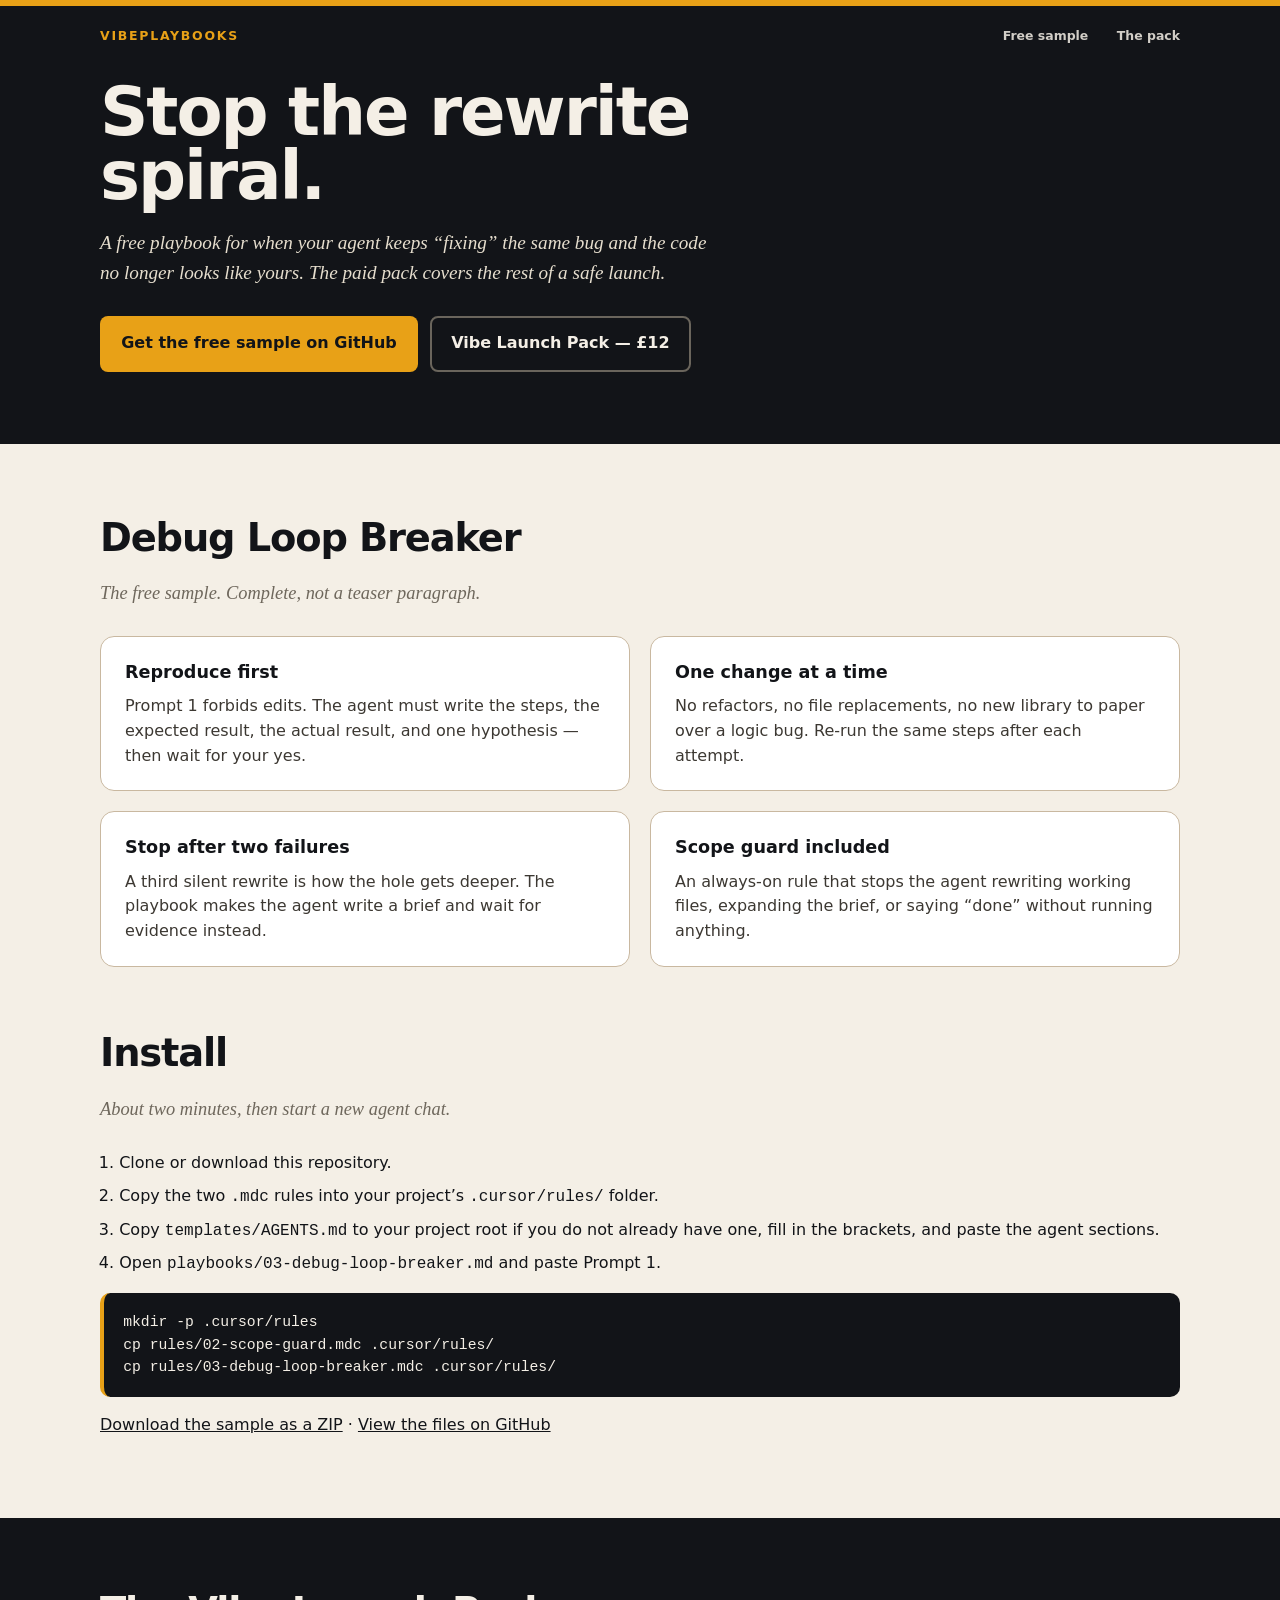
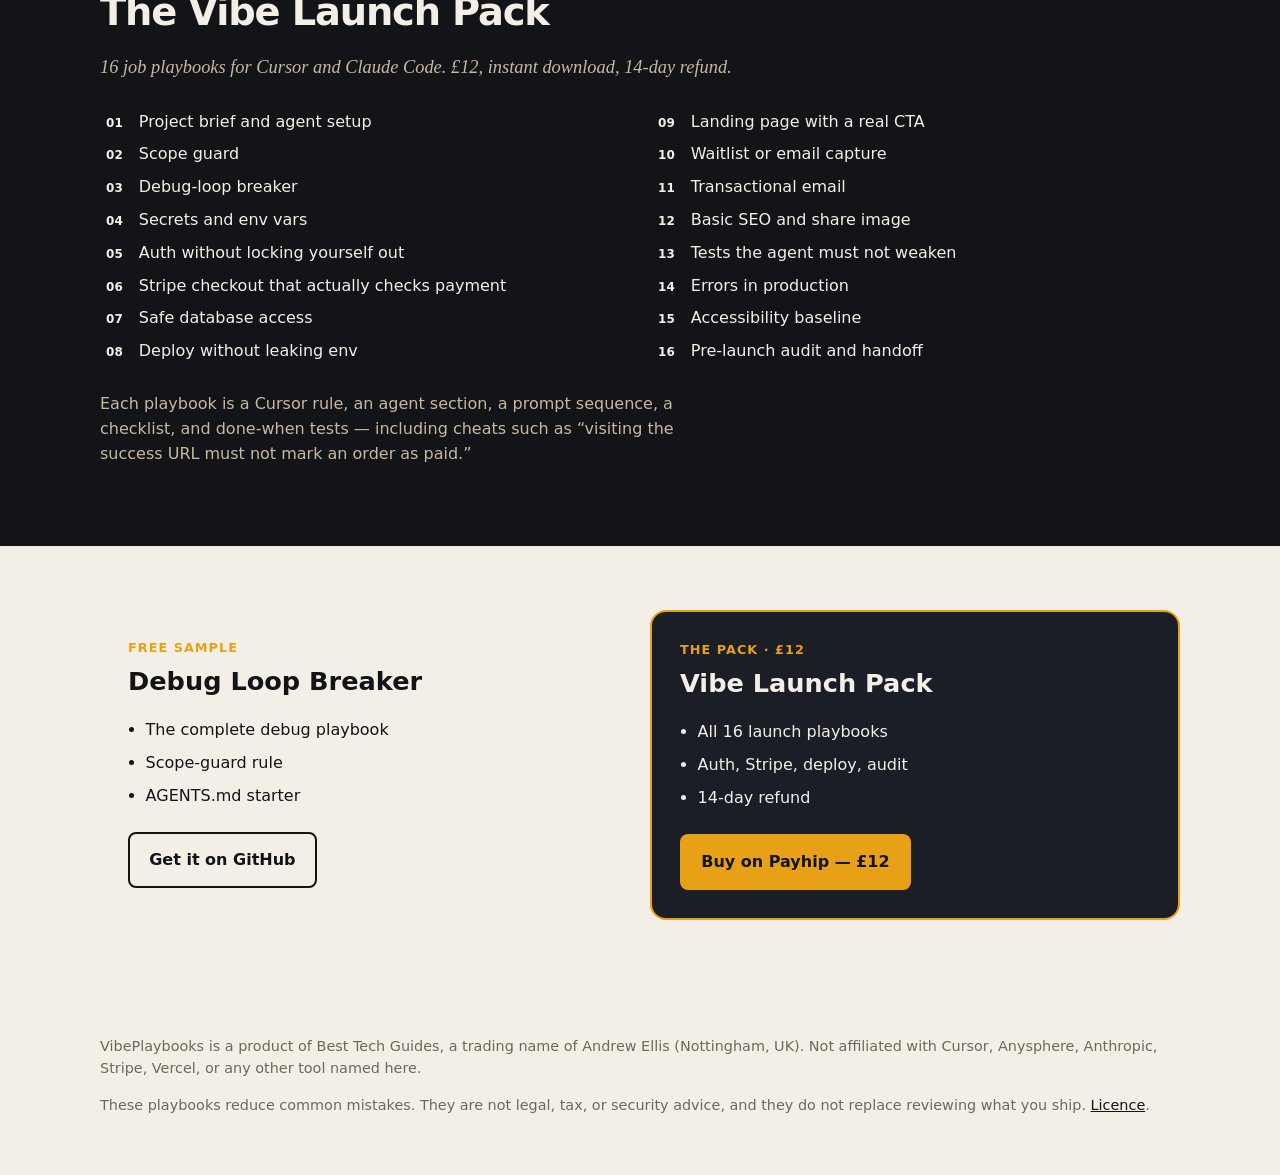
==== index.html @ 2b170c80 "Add the free Debug Loop Breaker sample and GitHub Pages landing. Includes the scope-guard rule, AGEN" ====
<!DOCTYPE html>
<html lang="en-GB">
<head>
  <meta charset="utf-8">
  <meta name="viewport" content="width=device-width, initial-scale=1">
  <title>VibePlaybooks — Debug Loop Breaker (free) and the Vibe Launch Pack</title>
  <meta name="description" content="Free Debug Loop Breaker playbook for Cursor and Claude Code. Stop the rewrite spiral. The Vibe Launch Pack (£12) adds 15 more playbooks for a safe launch.">
  <link rel="canonical" href="https://besttechguides.github.io/vibeplaybooks/">
  <meta property="og:title" content="VibePlaybooks — playbooks for a safe vibe-coded launch">
  <meta property="og:description" content="Free Debug Loop Breaker sample. The Vibe Launch Pack is 16 job playbooks for auth, Stripe, deploy and the rest of a launch. £12.">
  <meta property="og:type" content="website">
  <meta property="og:url" content="https://besttechguides.github.io/vibeplaybooks/">
  <meta property="og:image" content="https://besttechguides.github.io/vibeplaybooks/assets/og-1200x630.png">
  <meta name="twitter:card" content="summary_large_image">
  <meta name="theme-color" content="#121418">
  <link rel="icon" href="assets/favicon.svg" type="image/svg+xml">
  <style>
    :root {
      --ink: #121418;
      --paper: #f4efe6;
      --amber: #e8a117;
      --muted: #6e675c;
      --body: #3c3832;
      --rule: #c9b8a0;
      --card: #ffffff;
      --panel: #242730;
    }
    * { box-sizing: border-box; }
    html { scroll-behavior: smooth; }
    body {
      margin: 0;
      font-family: ui-sans-serif, system-ui, -apple-system, "Segoe UI", Roboto, "Helvetica Neue", Arial, sans-serif;
      background: var(--paper);
      color: var(--ink);
      line-height: 1.55;
    }
    a { color: inherit; }
    .wrap { width: min(1080px, calc(100% - 40px)); margin: 0 auto; }
    header {
      background: var(--ink);
      color: var(--paper);
      border-top: 6px solid var(--amber);
      padding: 20px 0 72px;
    }
    .brand {
      display: flex;
      justify-content: space-between;
      align-items: center;
      font-size: 0.78rem;
      letter-spacing: 0.14em;
      font-weight: 700;
      color: var(--amber);
    }
    .brand a { text-decoration: none; }
    .nav a { color: var(--paper); letter-spacing: 0; font-weight: 600; margin-left: 1.4rem; text-decoration: none; opacity: 0.85; }
    .nav a:hover, .nav a:focus { opacity: 1; text-decoration: underline; }
    h1 {
      font-size: clamp(2.4rem, 6vw, 4.2rem);
      line-height: 0.95;
      letter-spacing: -0.03em;
      font-weight: 750;
      margin: 36px 0 16px;
      max-width: 14ch;
    }
    .lede {
      font-size: 1.2rem;
      max-width: 38rem;
      color: #e6dece;
      font-style: italic;
      font-family: Georgia, "Times New Roman", serif;
      font-weight: 400;
    }
    .actions { margin-top: 28px; display: flex; flex-wrap: wrap; gap: 12px; }
    .btn {
      display: inline-block;
      text-decoration: none;
      padding: 0.85rem 1.2rem;
      border-radius: 8px;
      font-weight: 700;
      border: 2px solid transparent;
    }
    .btn:focus { outline: 3px solid var(--amber); outline-offset: 3px; }
    .btn-primary { background: var(--amber); color: var(--ink); }
    .btn-ghost { background: transparent; color: var(--paper); border-color: #6a655c; }
    .btn-ghost:hover, .btn-ink:hover { border-color: var(--amber); }
    .btn-ink { background: var(--ink); color: var(--paper); border-color: var(--ink); }
    .btn-paper { background: var(--paper); color: var(--ink); border-color: var(--ink); }
    section { padding: 64px 0; }
    h2 { font-size: clamp(1.8rem, 3vw, 2.4rem); letter-spacing: -0.03em; margin: 0 0 12px; }
    .sub { color: var(--muted); font-style: italic; font-family: Georgia, serif; margin: 0 0 28px; font-size: 1.15rem; }
    pre, code { font-family: ui-monospace, SFMono-Regular, Menlo, Consolas, monospace; }
    pre {
      background: var(--ink);
      color: var(--paper);
      padding: 1.1rem 1.2rem;
      border-radius: 10px;
      overflow: auto;
      font-size: 0.92rem;
      border-left: 4px solid var(--amber);
    }
    .grid { display: grid; grid-template-columns: 1fr 1fr; gap: 20px; }
    @media (max-width: 760px) { .grid { grid-template-columns: 1fr; } .nav { display: none; } }
    .card {
      background: var(--card);
      border: 1px solid var(--rule);
      border-radius: 14px;
      padding: 22px 24px;
    }
    .card h3 { margin: 0 0 8px; font-size: 1.1rem; }
    .card p { margin: 0; color: var(--body); }
    ol.steps { padding-left: 1.2rem; }
    ol.steps li { margin: 0 0 8px; }
    .list {
      list-style: none;
      padding: 0;
      margin: 0;
      display: grid;
      grid-template-columns: 1fr 1fr;
      gap: 8px 24px;
    }
    @media (max-width: 760px) { .list { grid-template-columns: 1fr; } }
    .list li { display: flex; gap: 10px; align-items: baseline; }
    .num {
      flex: 0 0 1.8rem;
      font-size: 0.75rem;
      font-weight: 700;
      background: var(--ink);
      color: var(--paper);
      border-radius: 5px;
      text-align: center;
      padding: 2px 0;
    }
    .band { background: var(--ink); color: var(--paper); }
    .band .sub { color: #c9b8a0; }
    .split { display: grid; grid-template-columns: 1fr 1fr; gap: 20px; align-items: stretch; }
    @media (max-width: 760px) { .split { grid-template-columns: 1fr; } }
    .price-card { border-radius: 16px; padding: 28px; }
    .free { background: var(--paper); color: var(--ink); }
    .paid { background: #1b1e27; color: var(--paper); border: 2px solid var(--amber); }
    .price-card h3 { margin: 0 0 4px; font-size: 0.8rem; letter-spacing: 0.08em; text-transform: uppercase; color: var(--amber); }
    .price-card h4 { margin: 0 0 16px; font-size: 1.6rem; }
    .price-card ul { margin: 0 0 24px; padding-left: 1.1rem; }
    .price-card li { margin: 0 0 8px; }
    footer {
      padding: 36px 0 48px;
      color: var(--muted);
      font-size: 0.9rem;
    }
    footer a { color: var(--ink); }
  </style>
</head>
<body>
  <header>
    <div class="wrap">
      <div class="brand">
        <a href="./">VIBEPLAYBOOKS</a>
        <nav class="nav" aria-label="Sections">
          <a href="#sample">Free sample</a>
          <a href="#pack">The pack</a>
        </nav>
      </div>
      <h1>Stop the rewrite spiral.</h1>
      <p class="lede">A free playbook for when your agent keeps “fixing” the same bug and the code no longer looks like yours. The paid pack covers the rest of a safe launch.</p>
      <div class="actions">
        <a class="btn btn-primary" href="https://github.com/besttechguides/vibeplaybooks">Get the free sample on GitHub</a>
        <a class="btn btn-ghost" href="PAYHIP_URL">Vibe Launch Pack — £12</a>
      </div>
    </div>
  </header>

  <main>
    <section id="sample">
      <div class="wrap">
        <h2>Debug Loop Breaker</h2>
        <p class="sub">The free sample. Complete, not a teaser paragraph.</p>
        <div class="grid">
          <article class="card">
            <h3>Reproduce first</h3>
            <p>Prompt 1 forbids edits. The agent must write the steps, the expected result, the actual result, and one hypothesis — then wait for your yes.</p>
          </article>
          <article class="card">
            <h3>One change at a time</h3>
            <p>No refactors, no file replacements, no new library to paper over a logic bug. Re-run the same steps after each attempt.</p>
          </article>
          <article class="card">
            <h3>Stop after two failures</h3>
            <p>A third silent rewrite is how the hole gets deeper. The playbook makes the agent write a brief and wait for evidence instead.</p>
          </article>
          <article class="card">
            <h3>Scope guard included</h3>
            <p>An always-on rule that stops the agent rewriting working files, expanding the brief, or saying “done” without running anything.</p>
          </article>
        </div>

        <h2 style="margin-top:56px;">Install</h2>
        <p class="sub">About two minutes, then start a new agent chat.</p>
        <ol class="steps">
          <li>Clone or download this repository.</li>
          <li>Copy the two <code>.mdc</code> rules into your project’s <code>.cursor/rules/</code> folder.</li>
          <li>Copy <code>templates/AGENTS.md</code> to your project root if you do not already have one, fill in the brackets, and paste the agent sections.</li>
          <li>Open <code>playbooks/03-debug-loop-breaker.md</code> and paste Prompt 1.</li>
        </ol>
        <pre><code>mkdir -p .cursor/rules
cp rules/02-scope-guard.mdc .cursor/rules/
cp rules/03-debug-loop-breaker.mdc .cursor/rules/</code></pre>
        <p><a href="https://github.com/besttechguides/vibeplaybooks/archive/refs/heads/main.zip">Download the sample as a ZIP</a> · <a href="https://github.com/besttechguides/vibeplaybooks">View the files on GitHub</a></p>
      </div>
    </section>

    <section class="band" id="pack">
      <div class="wrap">
        <h2>The Vibe Launch Pack</h2>
        <p class="sub">16 job playbooks for Cursor and Claude Code. £12, instant download, 14-day refund.</p>
        <ul class="list">
          <li><span class="num">01</span> Project brief and agent setup</li>
          <li><span class="num">09</span> Landing page with a real CTA</li>
          <li><span class="num">02</span> Scope guard</li>
          <li><span class="num">10</span> Waitlist or email capture</li>
          <li><span class="num">03</span> Debug-loop breaker</li>
          <li><span class="num">11</span> Transactional email</li>
          <li><span class="num">04</span> Secrets and env vars</li>
          <li><span class="num">12</span> Basic SEO and share image</li>
          <li><span class="num">05</span> Auth without locking yourself out</li>
          <li><span class="num">13</span> Tests the agent must not weaken</li>
          <li><span class="num">06</span> Stripe checkout that actually checks payment</li>
          <li><span class="num">14</span> Errors in production</li>
          <li><span class="num">07</span> Safe database access</li>
          <li><span class="num">15</span> Accessibility baseline</li>
          <li><span class="num">08</span> Deploy without leaking env</li>
          <li><span class="num">16</span> Pre-launch audit and handoff</li>
        </ul>
        <p style="margin-top:28px;color:#c9b8a0;max-width:40rem;">Each playbook is a Cursor rule, an agent section, a prompt sequence, a checklist, and done-when tests — including cheats such as “visiting the success URL must not mark an order as paid.”</p>
      </div>
    </section>

    <section>
      <div class="wrap split">
        <div class="price-card free">
          <h3>Free sample</h3>
          <h4>Debug Loop Breaker</h4>
          <ul>
            <li>The complete debug playbook</li>
            <li>Scope-guard rule</li>
            <li>AGENTS.md starter</li>
          </ul>
          <a class="btn btn-paper" href="https://github.com/besttechguides/vibeplaybooks">Get it on GitHub</a>
        </div>
        <div class="price-card paid">
          <h3>The pack · £12</h3>
          <h4>Vibe Launch Pack</h4>
          <ul>
            <li>All 16 launch playbooks</li>
            <li>Auth, Stripe, deploy, audit</li>
            <li>14-day refund</li>
          </ul>
          <a class="btn btn-primary" href="PAYHIP_URL">Buy on Payhip — £12</a>
        </div>
      </div>
    </section>
  </main>

  <footer>
    <div class="wrap">
      <p>VibePlaybooks is a product of Best Tech Guides, a trading name of Andrew Ellis (Nottingham, UK). Not affiliated with Cursor, Anysphere, Anthropic, Stripe, Vercel, or any other tool named here.</p>
      <p>These playbooks reduce common mistakes. They are not legal, tax, or security advice, and they do not replace reviewing what you ship. <a href="https://github.com/besttechguides/vibeplaybooks/blob/main/LICENSE.md">Licence</a>.</p>
    </div>
  </footer>
</body>
</html>
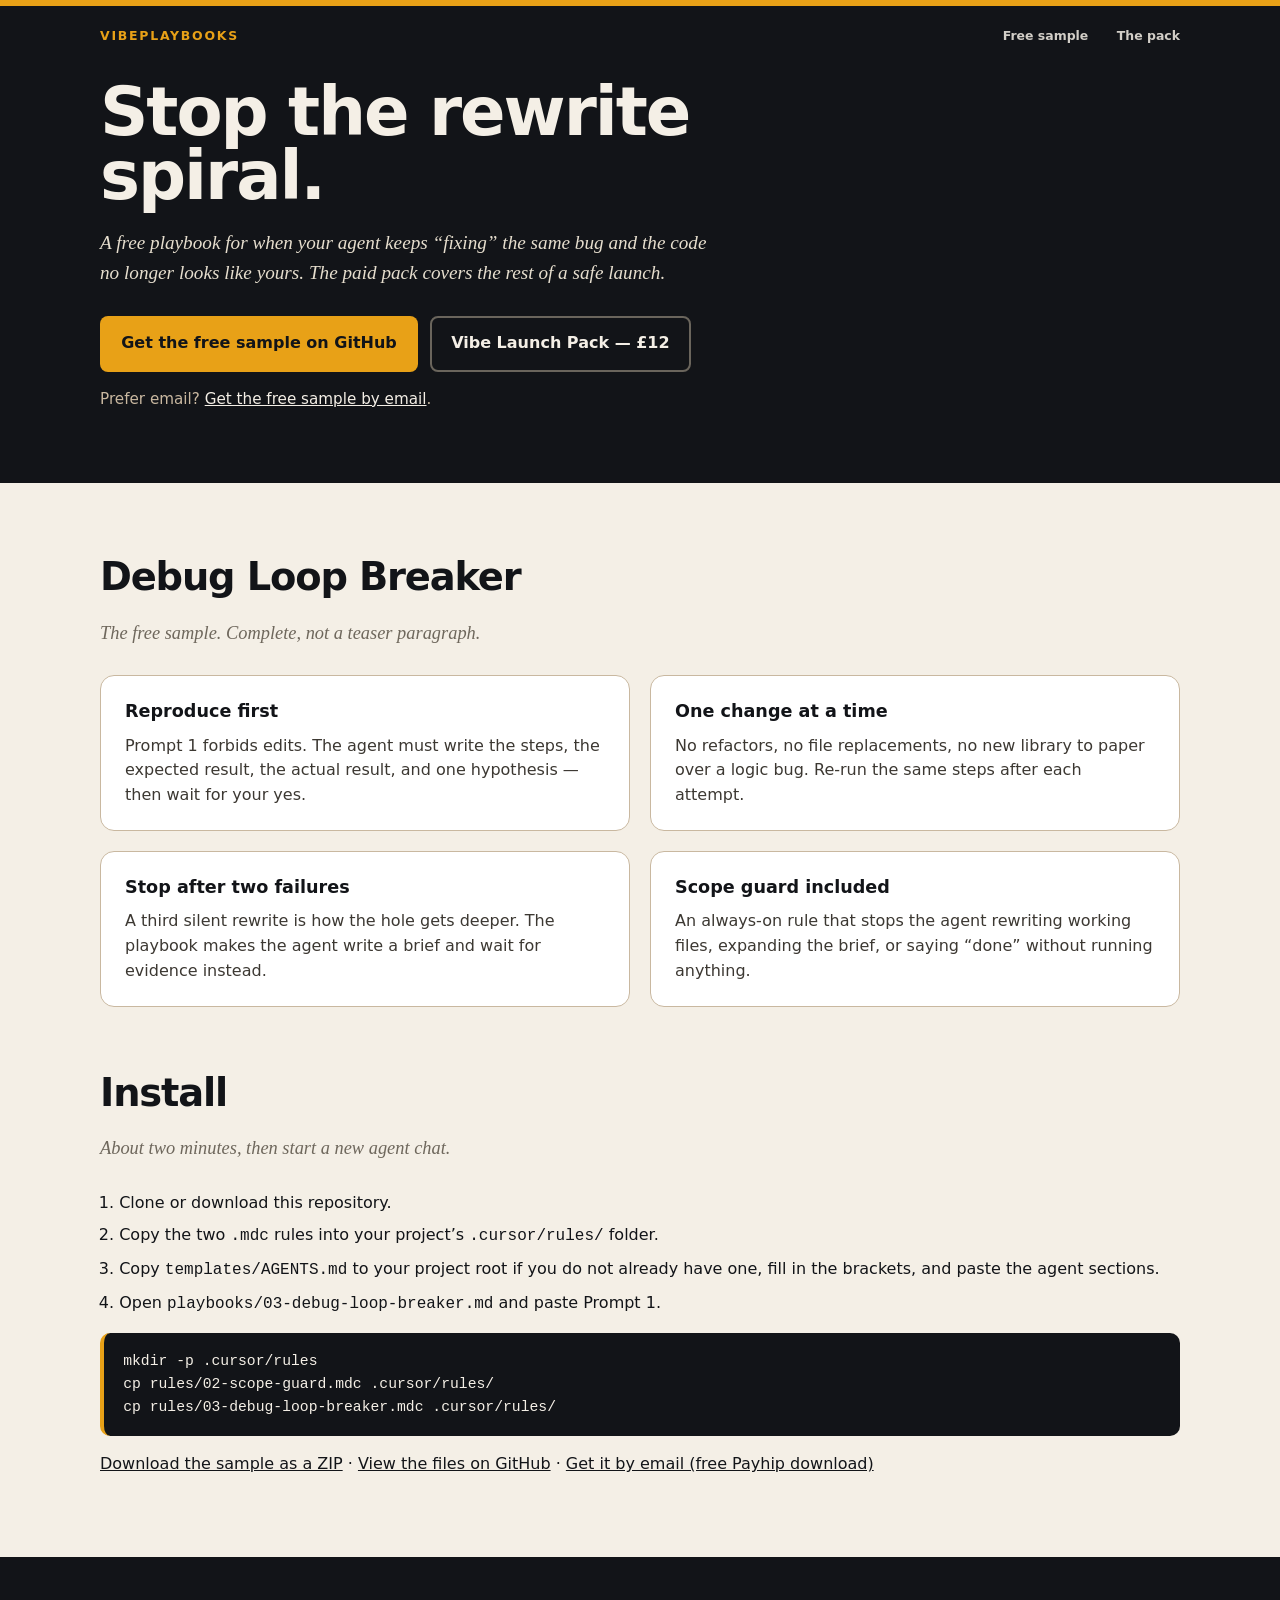
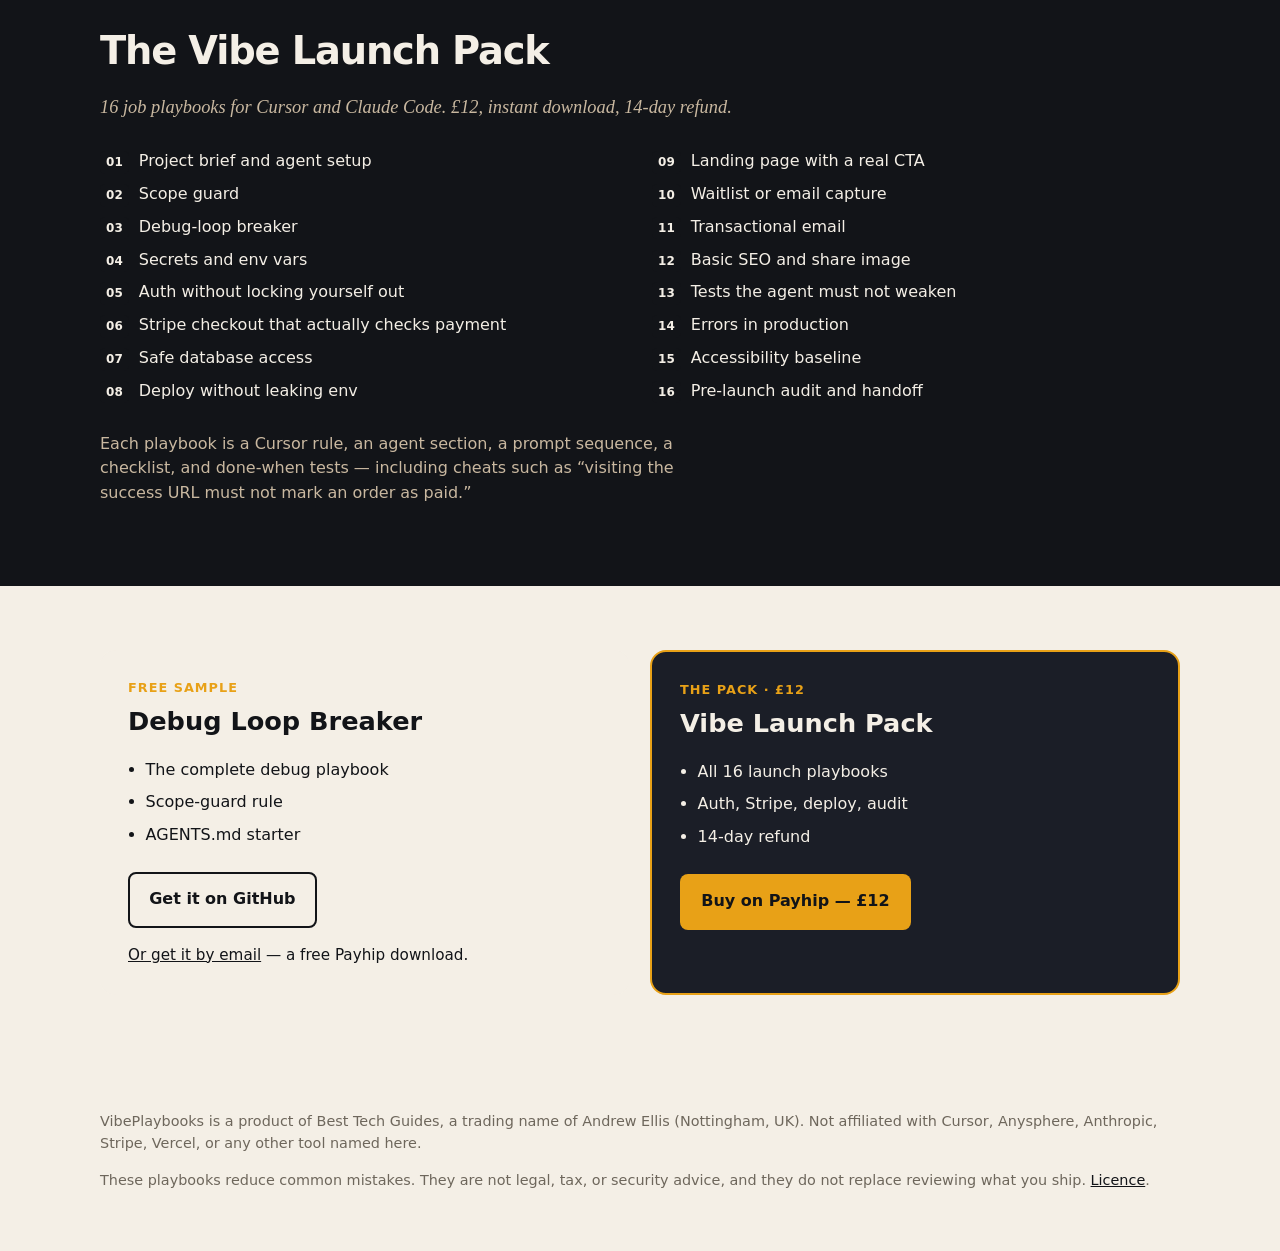
==== commit b9eb1470: "Wire live Payhip links for the pack and the free sample. Replace PAYHIP_URL with the £12 Vibe Launch" ====
--- a/index.html
+++ b/index.html
@@ -163,8 +163,9 @@
       <p class="lede">A free playbook for when your agent keeps “fixing” the same bug and the code no longer looks like yours. The paid pack covers the rest of a safe launch.</p>
       <div class="actions">
         <a class="btn btn-primary" href="https://github.com/besttechguides/vibeplaybooks">Get the free sample on GitHub</a>
-        <a class="btn btn-ghost" href="PAYHIP_URL">Vibe Launch Pack — £12</a>
-      </div>
+        <a class="btn btn-ghost" href="https://payhip.com/b/6UGRb">Vibe Launch Pack — £12</a>
+      </div>
+      <p style="margin:16px 0 0;color:#c9b8a0;font-size:0.95rem;">Prefer email? <a href="https://payhip.com/b/p2ol7" style="color:var(--paper);">Get the free sample by email</a>.</p>
     </div>
   </header>
 
@@ -203,7 +204,7 @@
         <pre><code>mkdir -p .cursor/rules
 cp rules/02-scope-guard.mdc .cursor/rules/
 cp rules/03-debug-loop-breaker.mdc .cursor/rules/</code></pre>
-        <p><a href="https://github.com/besttechguides/vibeplaybooks/archive/refs/heads/main.zip">Download the sample as a ZIP</a> · <a href="https://github.com/besttechguides/vibeplaybooks">View the files on GitHub</a></p>
+        <p><a href="https://github.com/besttechguides/vibeplaybooks/archive/refs/heads/main.zip">Download the sample as a ZIP</a> · <a href="https://github.com/besttechguides/vibeplaybooks">View the files on GitHub</a> · <a href="https://payhip.com/b/p2ol7">Get it by email (free Payhip download)</a></p>
       </div>
     </section>
 
@@ -244,6 +245,7 @@
             <li>AGENTS.md starter</li>
           </ul>
           <a class="btn btn-paper" href="https://github.com/besttechguides/vibeplaybooks">Get it on GitHub</a>
+          <p style="margin:16px 0 0;font-size:0.95rem;"><a href="https://payhip.com/b/p2ol7">Or get it by email</a> — a free Payhip download.</p>
         </div>
         <div class="price-card paid">
           <h3>The pack · £12</h3>
@@ -253,7 +255,7 @@
             <li>Auth, Stripe, deploy, audit</li>
             <li>14-day refund</li>
           </ul>
-          <a class="btn btn-primary" href="PAYHIP_URL">Buy on Payhip — £12</a>
+          <a class="btn btn-primary" href="https://payhip.com/b/6UGRb">Buy on Payhip — £12</a>
         </div>
       </div>
     </section>
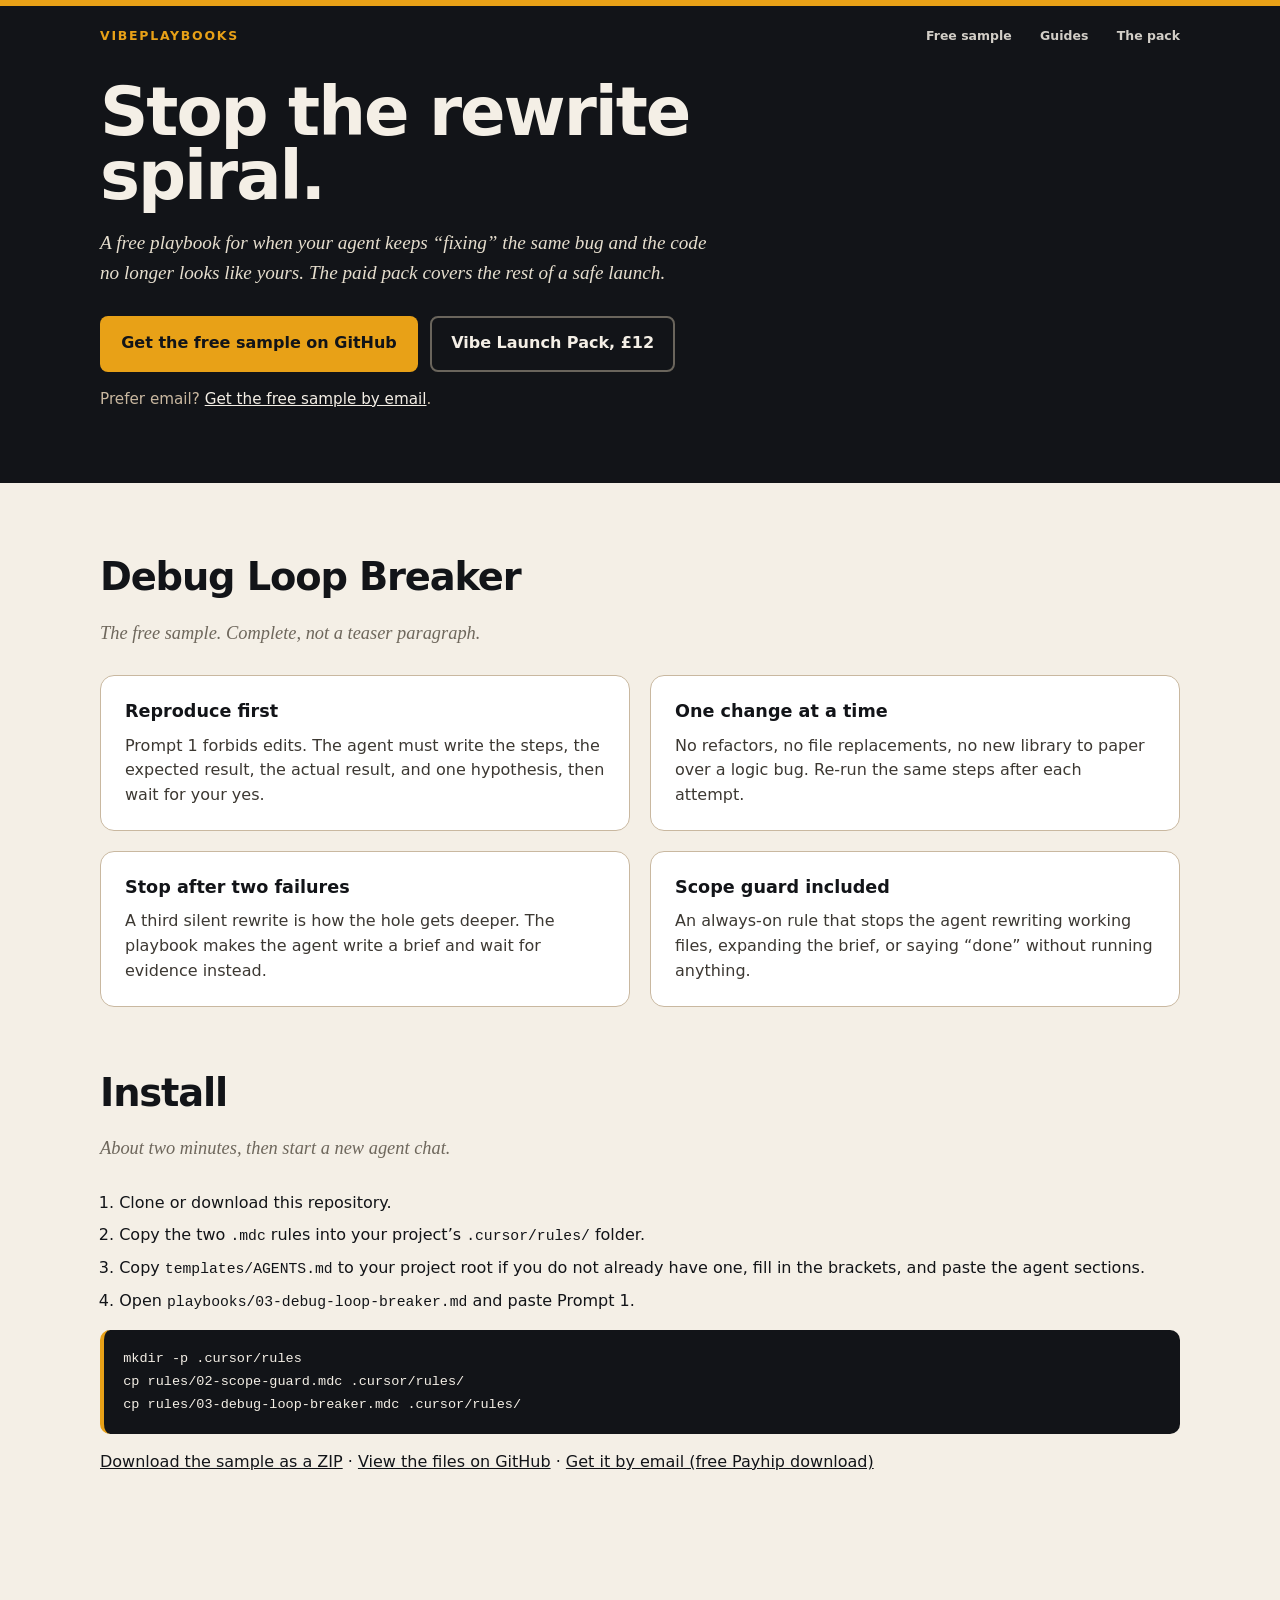
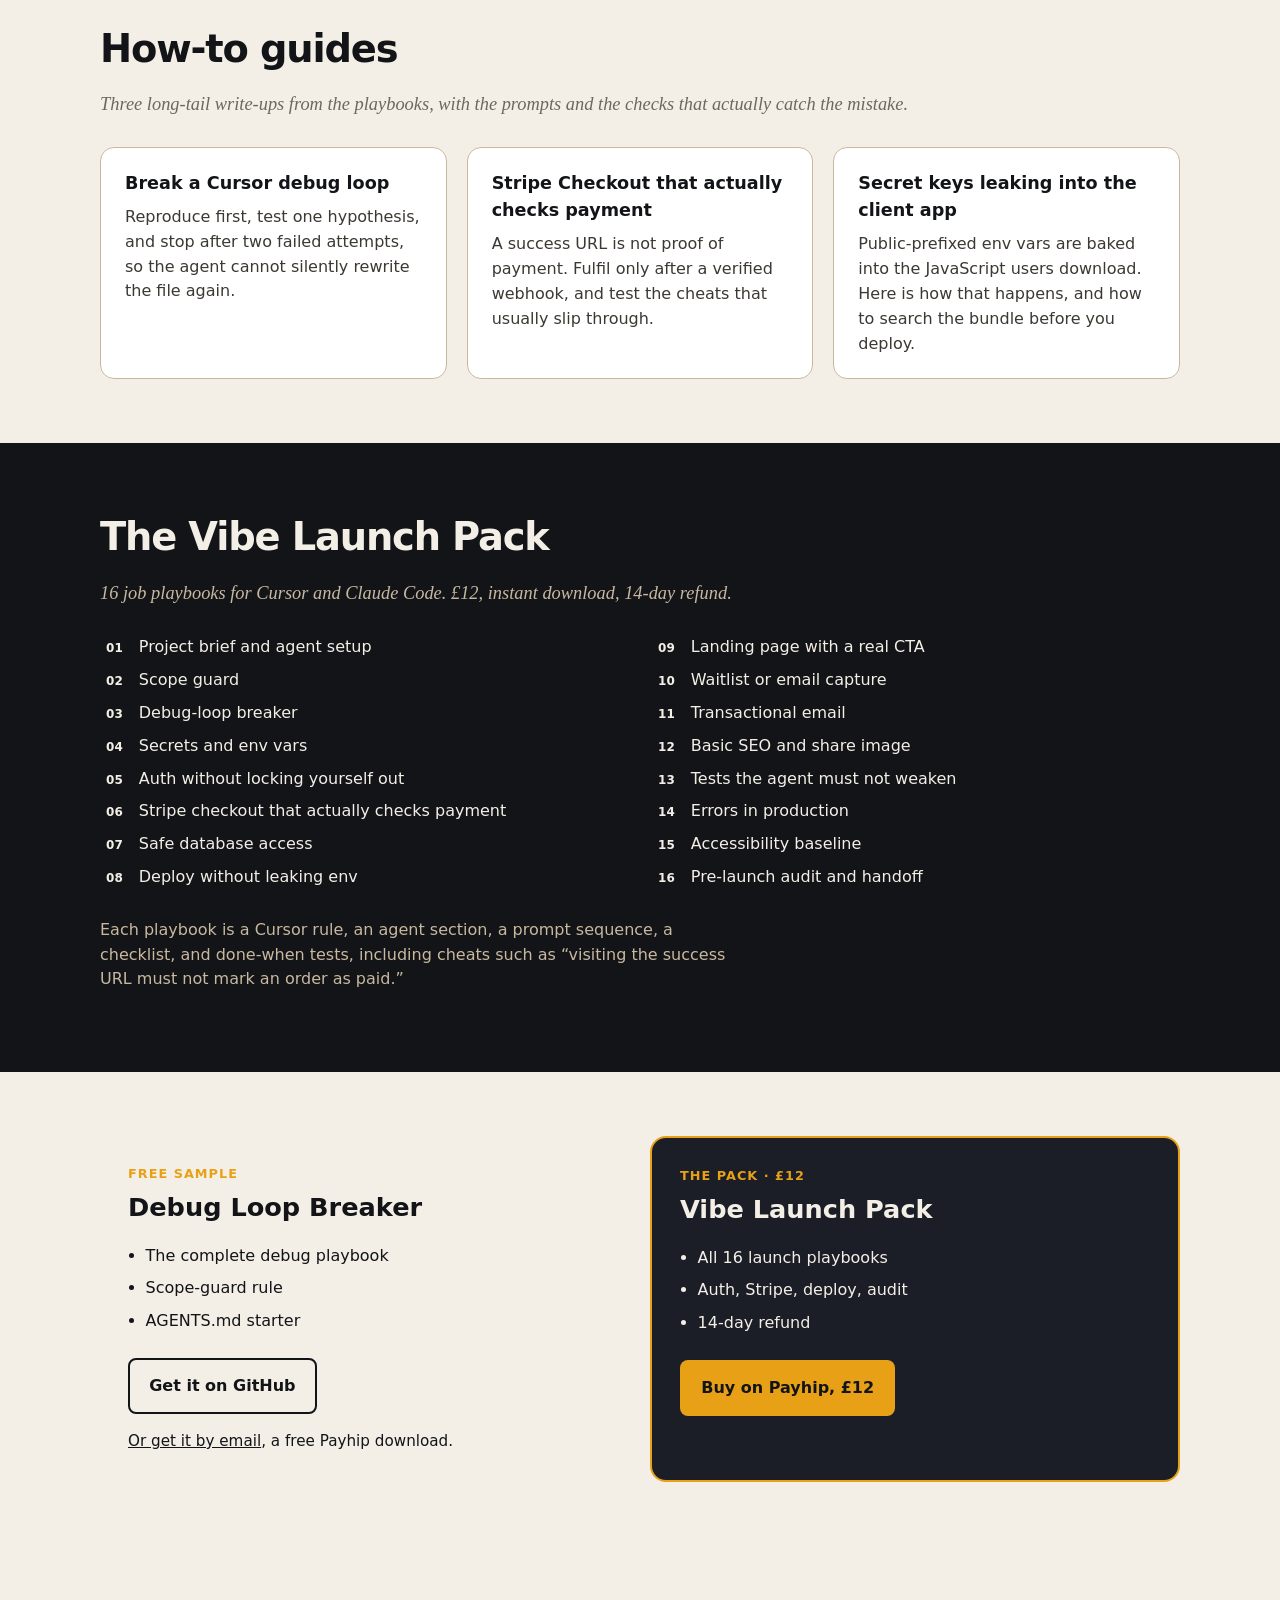
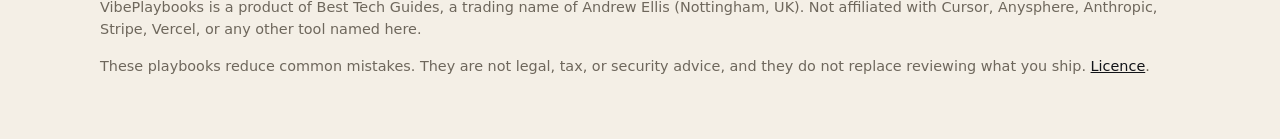
==== commit 3b86c8c6: "Publish three how-to guides and link them from the landing page. The debug loop, Stripe Checkout ver" ====
--- a/index.html
+++ b/index.html
@@ -3,151 +3,21 @@
 <head>
   <meta charset="utf-8">
   <meta name="viewport" content="width=device-width, initial-scale=1">
-  <title>VibePlaybooks — Debug Loop Breaker (free) and the Vibe Launch Pack</title>
+  <title>VibePlaybooks: Debug Loop Breaker (free) and the Vibe Launch Pack</title>
   <meta name="description" content="Free Debug Loop Breaker playbook for Cursor and Claude Code. Stop the rewrite spiral. The Vibe Launch Pack (£12) adds 15 more playbooks for a safe launch.">
   <link rel="canonical" href="https://besttechguides.github.io/vibeplaybooks/">
-  <meta property="og:title" content="VibePlaybooks — playbooks for a safe vibe-coded launch">
-  <meta property="og:description" content="Free Debug Loop Breaker sample. The Vibe Launch Pack is 16 job playbooks for auth, Stripe, deploy and the rest of a launch. £12.">
+  <meta property="og:title" content="VibePlaybooks: playbooks for a safe vibe-coded launch">
+  <meta property="og:description" content="Free Debug Loop Breaker playbook for Cursor and Claude Code. Stop the rewrite spiral. The Vibe Launch Pack (£12) adds 15 more playbooks for a safe launch.">
   <meta property="og:type" content="website">
   <meta property="og:url" content="https://besttechguides.github.io/vibeplaybooks/">
   <meta property="og:image" content="https://besttechguides.github.io/vibeplaybooks/assets/og-1200x630.png">
   <meta name="twitter:card" content="summary_large_image">
+  <meta name="twitter:title" content="VibePlaybooks: playbooks for a safe vibe-coded launch">
+  <meta name="twitter:description" content="Free Debug Loop Breaker playbook for Cursor and Claude Code. Stop the rewrite spiral. The Vibe Launch Pack (£12) adds 15 more playbooks for a safe launch.">
+  <meta name="twitter:image" content="https://besttechguides.github.io/vibeplaybooks/assets/og-1200x630.png">
   <meta name="theme-color" content="#121418">
   <link rel="icon" href="assets/favicon.svg" type="image/svg+xml">
-  <style>
-    :root {
-      --ink: #121418;
-      --paper: #f4efe6;
-      --amber: #e8a117;
-      --muted: #6e675c;
-      --body: #3c3832;
-      --rule: #c9b8a0;
-      --card: #ffffff;
-      --panel: #242730;
-    }
-    * { box-sizing: border-box; }
-    html { scroll-behavior: smooth; }
-    body {
-      margin: 0;
-      font-family: ui-sans-serif, system-ui, -apple-system, "Segoe UI", Roboto, "Helvetica Neue", Arial, sans-serif;
-      background: var(--paper);
-      color: var(--ink);
-      line-height: 1.55;
-    }
-    a { color: inherit; }
-    .wrap { width: min(1080px, calc(100% - 40px)); margin: 0 auto; }
-    header {
-      background: var(--ink);
-      color: var(--paper);
-      border-top: 6px solid var(--amber);
-      padding: 20px 0 72px;
-    }
-    .brand {
-      display: flex;
-      justify-content: space-between;
-      align-items: center;
-      font-size: 0.78rem;
-      letter-spacing: 0.14em;
-      font-weight: 700;
-      color: var(--amber);
-    }
-    .brand a { text-decoration: none; }
-    .nav a { color: var(--paper); letter-spacing: 0; font-weight: 600; margin-left: 1.4rem; text-decoration: none; opacity: 0.85; }
-    .nav a:hover, .nav a:focus { opacity: 1; text-decoration: underline; }
-    h1 {
-      font-size: clamp(2.4rem, 6vw, 4.2rem);
-      line-height: 0.95;
-      letter-spacing: -0.03em;
-      font-weight: 750;
-      margin: 36px 0 16px;
-      max-width: 14ch;
-    }
-    .lede {
-      font-size: 1.2rem;
-      max-width: 38rem;
-      color: #e6dece;
-      font-style: italic;
-      font-family: Georgia, "Times New Roman", serif;
-      font-weight: 400;
-    }
-    .actions { margin-top: 28px; display: flex; flex-wrap: wrap; gap: 12px; }
-    .btn {
-      display: inline-block;
-      text-decoration: none;
-      padding: 0.85rem 1.2rem;
-      border-radius: 8px;
-      font-weight: 700;
-      border: 2px solid transparent;
-    }
-    .btn:focus { outline: 3px solid var(--amber); outline-offset: 3px; }
-    .btn-primary { background: var(--amber); color: var(--ink); }
-    .btn-ghost { background: transparent; color: var(--paper); border-color: #6a655c; }
-    .btn-ghost:hover, .btn-ink:hover { border-color: var(--amber); }
-    .btn-ink { background: var(--ink); color: var(--paper); border-color: var(--ink); }
-    .btn-paper { background: var(--paper); color: var(--ink); border-color: var(--ink); }
-    section { padding: 64px 0; }
-    h2 { font-size: clamp(1.8rem, 3vw, 2.4rem); letter-spacing: -0.03em; margin: 0 0 12px; }
-    .sub { color: var(--muted); font-style: italic; font-family: Georgia, serif; margin: 0 0 28px; font-size: 1.15rem; }
-    pre, code { font-family: ui-monospace, SFMono-Regular, Menlo, Consolas, monospace; }
-    pre {
-      background: var(--ink);
-      color: var(--paper);
-      padding: 1.1rem 1.2rem;
-      border-radius: 10px;
-      overflow: auto;
-      font-size: 0.92rem;
-      border-left: 4px solid var(--amber);
-    }
-    .grid { display: grid; grid-template-columns: 1fr 1fr; gap: 20px; }
-    @media (max-width: 760px) { .grid { grid-template-columns: 1fr; } .nav { display: none; } }
-    .card {
-      background: var(--card);
-      border: 1px solid var(--rule);
-      border-radius: 14px;
-      padding: 22px 24px;
-    }
-    .card h3 { margin: 0 0 8px; font-size: 1.1rem; }
-    .card p { margin: 0; color: var(--body); }
-    ol.steps { padding-left: 1.2rem; }
-    ol.steps li { margin: 0 0 8px; }
-    .list {
-      list-style: none;
-      padding: 0;
-      margin: 0;
-      display: grid;
-      grid-template-columns: 1fr 1fr;
-      gap: 8px 24px;
-    }
-    @media (max-width: 760px) { .list { grid-template-columns: 1fr; } }
-    .list li { display: flex; gap: 10px; align-items: baseline; }
-    .num {
-      flex: 0 0 1.8rem;
-      font-size: 0.75rem;
-      font-weight: 700;
-      background: var(--ink);
-      color: var(--paper);
-      border-radius: 5px;
-      text-align: center;
-      padding: 2px 0;
-    }
-    .band { background: var(--ink); color: var(--paper); }
-    .band .sub { color: #c9b8a0; }
-    .split { display: grid; grid-template-columns: 1fr 1fr; gap: 20px; align-items: stretch; }
-    @media (max-width: 760px) { .split { grid-template-columns: 1fr; } }
-    .price-card { border-radius: 16px; padding: 28px; }
-    .free { background: var(--paper); color: var(--ink); }
-    .paid { background: #1b1e27; color: var(--paper); border: 2px solid var(--amber); }
-    .price-card h3 { margin: 0 0 4px; font-size: 0.8rem; letter-spacing: 0.08em; text-transform: uppercase; color: var(--amber); }
-    .price-card h4 { margin: 0 0 16px; font-size: 1.6rem; }
-    .price-card ul { margin: 0 0 24px; padding-left: 1.1rem; }
-    .price-card li { margin: 0 0 8px; }
-    footer {
-      padding: 36px 0 48px;
-      color: var(--muted);
-      font-size: 0.9rem;
-    }
-    footer a { color: var(--ink); }
-  </style>
+  <link rel="stylesheet" href="styles.css">
 </head>
 <body>
   <header>
@@ -156,6 +26,7 @@
         <a href="./">VIBEPLAYBOOKS</a>
         <nav class="nav" aria-label="Sections">
           <a href="#sample">Free sample</a>
+          <a href="#guides">Guides</a>
           <a href="#pack">The pack</a>
         </nav>
       </div>
@@ -163,7 +34,7 @@
       <p class="lede">A free playbook for when your agent keeps “fixing” the same bug and the code no longer looks like yours. The paid pack covers the rest of a safe launch.</p>
       <div class="actions">
         <a class="btn btn-primary" href="https://github.com/besttechguides/vibeplaybooks">Get the free sample on GitHub</a>
-        <a class="btn btn-ghost" href="https://payhip.com/b/6UGRb">Vibe Launch Pack — £12</a>
+        <a class="btn btn-ghost" href="https://payhip.com/b/6UGRb">Vibe Launch Pack, £12</a>
       </div>
       <p style="margin:16px 0 0;color:#c9b8a0;font-size:0.95rem;">Prefer email? <a href="https://payhip.com/b/p2ol7" style="color:var(--paper);">Get the free sample by email</a>.</p>
     </div>
@@ -177,7 +48,7 @@
         <div class="grid">
           <article class="card">
             <h3>Reproduce first</h3>
-            <p>Prompt 1 forbids edits. The agent must write the steps, the expected result, the actual result, and one hypothesis — then wait for your yes.</p>
+            <p>Prompt 1 forbids edits. The agent must write the steps, the expected result, the actual result, and one hypothesis, then wait for your yes.</p>
           </article>
           <article class="card">
             <h3>One change at a time</h3>
@@ -208,6 +79,33 @@
       </div>
     </section>
 
+    <section id="guides">
+      <div class="wrap">
+        <h2>How-to guides</h2>
+        <p class="sub">Three long-tail write-ups from the playbooks, with the prompts and the checks that actually catch the mistake.</p>
+        <div class="grid guides-grid">
+        <article class="card">
+          <a class="card-link" href="how-to/debug-loop/">
+            <h3>Break a Cursor debug loop</h3>
+            <p>Reproduce first, test one hypothesis, and stop after two failed attempts, so the agent cannot silently rewrite the file again.</p>
+          </a>
+        </article>
+        <article class="card">
+          <a class="card-link" href="how-to/stripe-checkout-that-verifies-payment/">
+            <h3>Stripe Checkout that actually checks payment</h3>
+            <p>A success URL is not proof of payment. Fulfil only after a verified webhook, and test the cheats that usually slip through.</p>
+          </a>
+        </article>
+        <article class="card">
+          <a class="card-link" href="how-to/secret-keys-leaking-into-the-client/">
+            <h3>Secret keys leaking into the client app</h3>
+            <p>Public-prefixed env vars are baked into the JavaScript users download. Here is how that happens, and how to search the bundle before you deploy.</p>
+          </a>
+        </article>
+        </div>
+      </div>
+    </section>
+
     <section class="band" id="pack">
       <div class="wrap">
         <h2>The Vibe Launch Pack</h2>
@@ -230,7 +128,7 @@
           <li><span class="num">08</span> Deploy without leaking env</li>
           <li><span class="num">16</span> Pre-launch audit and handoff</li>
         </ul>
-        <p style="margin-top:28px;color:#c9b8a0;max-width:40rem;">Each playbook is a Cursor rule, an agent section, a prompt sequence, a checklist, and done-when tests — including cheats such as “visiting the success URL must not mark an order as paid.”</p>
+        <p style="margin-top:28px;color:#c9b8a0;max-width:40rem;">Each playbook is a Cursor rule, an agent section, a prompt sequence, a checklist, and done-when tests, including cheats such as “visiting the success URL must not mark an order as paid.”</p>
       </div>
     </section>
 
@@ -245,7 +143,7 @@
             <li>AGENTS.md starter</li>
           </ul>
           <a class="btn btn-paper" href="https://github.com/besttechguides/vibeplaybooks">Get it on GitHub</a>
-          <p style="margin:16px 0 0;font-size:0.95rem;"><a href="https://payhip.com/b/p2ol7">Or get it by email</a> — a free Payhip download.</p>
+          <p style="margin:16px 0 0;font-size:0.95rem;"><a href="https://payhip.com/b/p2ol7">Or get it by email</a>, a free Payhip download.</p>
         </div>
         <div class="price-card paid">
           <h3>The pack · £12</h3>
@@ -255,12 +153,11 @@
             <li>Auth, Stripe, deploy, audit</li>
             <li>14-day refund</li>
           </ul>
-          <a class="btn btn-primary" href="https://payhip.com/b/6UGRb">Buy on Payhip — £12</a>
+          <a class="btn btn-primary" href="https://payhip.com/b/6UGRb">Buy on Payhip, £12</a>
         </div>
       </div>
     </section>
   </main>
-
   <footer>
     <div class="wrap">
       <p>VibePlaybooks is a product of Best Tech Guides, a trading name of Andrew Ellis (Nottingham, UK). Not affiliated with Cursor, Anysphere, Anthropic, Stripe, Vercel, or any other tool named here.</p>
--- a/styles.css
+++ b/styles.css
@@ -0,0 +1,216 @@
+/* VibePlaybooks shared styles */
+:root {
+  --ink: #121418;
+  --paper: #f4efe6;
+  --amber: #e8a117;
+  --muted: #6e675c;
+  --body: #3c3832;
+  --rule: #c9b8a0;
+  --card: #ffffff;
+  --panel: #242730;
+}
+* { box-sizing: border-box; }
+html { scroll-behavior: smooth; }
+body {
+  margin: 0;
+  font-family: ui-sans-serif, system-ui, -apple-system, "Segoe UI", Roboto, "Helvetica Neue", Arial, sans-serif;
+  background: var(--paper);
+  color: var(--ink);
+  line-height: 1.55;
+}
+a { color: inherit; }
+.wrap { width: min(1080px, calc(100% - 40px)); margin: 0 auto; }
+header {
+  background: var(--ink);
+  color: var(--paper);
+  border-top: 6px solid var(--amber);
+  padding: 20px 0 72px;
+}
+header.compact { padding: 20px 0 28px; }
+.brand {
+  display: flex;
+  justify-content: space-between;
+  align-items: center;
+  font-size: 0.78rem;
+  letter-spacing: 0.14em;
+  font-weight: 700;
+  color: var(--amber);
+}
+.brand a { text-decoration: none; }
+.nav a { color: var(--paper); letter-spacing: 0; font-weight: 600; margin-left: 1.4rem; text-decoration: none; opacity: 0.85; }
+.nav a:hover, .nav a:focus { opacity: 1; text-decoration: underline; }
+h1 {
+  font-size: clamp(2.4rem, 6vw, 4.2rem);
+  line-height: 0.95;
+  letter-spacing: -0.03em;
+  font-weight: 750;
+  margin: 36px 0 16px;
+  max-width: 14ch;
+}
+header.compact + main h1,
+.prose h1 {
+  font-size: clamp(2rem, 5vw, 3.1rem);
+  max-width: 22ch;
+  margin: 0 0 12px;
+  line-height: 1.05;
+}
+.lede {
+  font-size: 1.2rem;
+  max-width: 38rem;
+  color: #e6dece;
+  font-style: italic;
+  font-family: Georgia, "Times New Roman", serif;
+  font-weight: 400;
+}
+.actions { margin-top: 28px; display: flex; flex-wrap: wrap; gap: 12px; }
+.btn {
+  display: inline-block;
+  text-decoration: none;
+  padding: 0.85rem 1.2rem;
+  border-radius: 8px;
+  font-weight: 700;
+  border: 2px solid transparent;
+}
+.btn:focus { outline: 3px solid var(--amber); outline-offset: 3px; }
+.btn-primary { background: var(--amber); color: var(--ink); }
+.btn-ghost { background: transparent; color: var(--paper); border-color: #6a655c; }
+.btn-ghost:hover, .btn-ink:hover { border-color: var(--amber); }
+.btn-ink { background: var(--ink); color: var(--paper); border-color: var(--ink); }
+.btn-paper { background: var(--paper); color: var(--ink); border-color: var(--ink); }
+section { padding: 64px 0; }
+h2 { font-size: clamp(1.8rem, 3vw, 2.4rem); letter-spacing: -0.03em; margin: 0 0 12px; }
+.sub { color: var(--muted); font-style: italic; font-family: Georgia, serif; margin: 0 0 28px; font-size: 1.15rem; }
+pre, code { font-family: ui-monospace, SFMono-Regular, Menlo, Consolas, monospace; }
+code { font-size: 0.92em; }
+pre {
+  background: var(--ink);
+  color: var(--paper);
+  padding: 1.1rem 1.2rem;
+  border-radius: 10px;
+  overflow: auto;
+  font-size: 0.92rem;
+  border-left: 4px solid var(--amber);
+}
+.grid { display: grid; grid-template-columns: 1fr 1fr; gap: 20px; }
+@media (max-width: 760px) { .grid { grid-template-columns: 1fr; } .nav { display: none; } }
+.card {
+  background: var(--card);
+  border: 1px solid var(--rule);
+  border-radius: 14px;
+  padding: 22px 24px;
+}
+.card h3 { margin: 0 0 8px; font-size: 1.1rem; }
+.card p { margin: 0; color: var(--body); }
+.card a.card-link { text-decoration: none; display: block; }
+.card a.card-link:hover h3, .card a.card-link:focus h3 { text-decoration: underline; }
+ol.steps { padding-left: 1.2rem; }
+ol.steps li { margin: 0 0 8px; }
+.list {
+  list-style: none;
+  padding: 0;
+  margin: 0;
+  display: grid;
+  grid-template-columns: 1fr 1fr;
+  gap: 8px 24px;
+}
+@media (max-width: 760px) { .list { grid-template-columns: 1fr; } }
+.list li { display: flex; gap: 10px; align-items: baseline; }
+.num {
+  flex: 0 0 1.8rem;
+  font-size: 0.75rem;
+  font-weight: 700;
+  background: var(--ink);
+  color: var(--paper);
+  border-radius: 5px;
+  text-align: center;
+  padding: 2px 0;
+}
+.band { background: var(--ink); color: var(--paper); }
+.band .sub { color: #c9b8a0; }
+.split { display: grid; grid-template-columns: 1fr 1fr; gap: 20px; align-items: stretch; }
+@media (max-width: 760px) { .split { grid-template-columns: 1fr; } }
+.price-card { border-radius: 16px; padding: 28px; }
+.free { background: var(--paper); color: var(--ink); }
+.paid { background: #1b1e27; color: var(--paper); border: 2px solid var(--amber); }
+.price-card h3 { margin: 0 0 4px; font-size: 0.8rem; letter-spacing: 0.08em; text-transform: uppercase; color: var(--amber); }
+.price-card h4 { margin: 0 0 16px; font-size: 1.6rem; }
+.price-card ul { margin: 0 0 24px; padding-left: 1.1rem; }
+.price-card li { margin: 0 0 8px; }
+footer {
+  padding: 36px 0 48px;
+  color: var(--muted);
+  font-size: 0.9rem;
+}
+footer a { color: var(--ink); }
+
+/* Article typography */
+.crumb {
+  font-size: 0.85rem;
+  color: #c9b8a0;
+  margin: 0 0 8px;
+}
+.crumb a { color: var(--paper); text-decoration: none; }
+.crumb a:hover, .crumb a:focus { text-decoration: underline; }
+.prose-wrap { width: min(740px, calc(100% - 40px)); margin: 0 auto; padding: 48px 0 32px; }
+.prose { color: var(--body); font-size: 1.08rem; }
+.prose .lede-article {
+  font-size: 1.25rem;
+  color: var(--ink);
+  font-style: italic;
+  font-family: Georgia, "Times New Roman", serif;
+  margin: 0 0 8px;
+}
+.dateline { color: var(--muted); font-size: 0.95rem; margin: 0 0 28px; }
+.prose h2 { margin: 2.4rem 0 0.7rem; }
+.prose h3 { font-size: 1.15rem; margin: 1.8rem 0 0.5rem; }
+.prose p { margin: 0 0 1rem; }
+.prose ul, .prose ol { margin: 0 0 1.1rem; padding-left: 1.25rem; }
+.prose li { margin: 0 0 0.4rem; }
+.prose a { color: var(--ink); text-decoration: underline; text-decoration-thickness: 1px; text-underline-offset: 2px; }
+.prompt {
+  background: var(--ink);
+  color: var(--paper);
+  padding: 1.1rem 1.2rem;
+  border-radius: 10px;
+  overflow: auto;
+  font-size: 0.98rem;
+  border-left: 4px solid var(--amber);
+  margin: 0 0 1.2rem;
+  white-space: pre-wrap;
+}
+.prompt p { margin: 0 0 0.7rem; color: var(--paper); }
+.prompt p:last-child { margin: 0; }
+.prompt-label {
+  display: block;
+  font-size: 0.72rem;
+  letter-spacing: 0.1em;
+  text-transform: uppercase;
+  font-weight: 700;
+  color: var(--amber);
+  margin: 0 0 0.6rem;
+  font-style: normal;
+  font-family: ui-sans-serif, system-ui, sans-serif;
+}
+.callout {
+  background: var(--card);
+  border: 1px solid var(--rule);
+  border-radius: 14px;
+  padding: 18px 20px;
+  margin: 0 0 1.4rem;
+}
+.callout strong { color: var(--ink); }
+.cta-box {
+  background: var(--ink);
+  color: var(--paper);
+  border-radius: 16px;
+  padding: 28px;
+  margin: 3rem 0 2rem;
+}
+.cta-box h2 { color: var(--paper); margin: 0 0 10px; font-size: 1.6rem; }
+.cta-box p { color: #e6dece; margin: 0 0 1rem; }
+.cta-box a.btn { margin: 0 10px 10px 0; }
+.more-guides h2 { font-size: 1.4rem; }
+.more-guides .card { margin: 0 0 12px; }
+
+.guides-grid { grid-template-columns: 1fr 1fr 1fr; }
+@media (max-width: 900px) { .guides-grid { grid-template-columns: 1fr; } }
